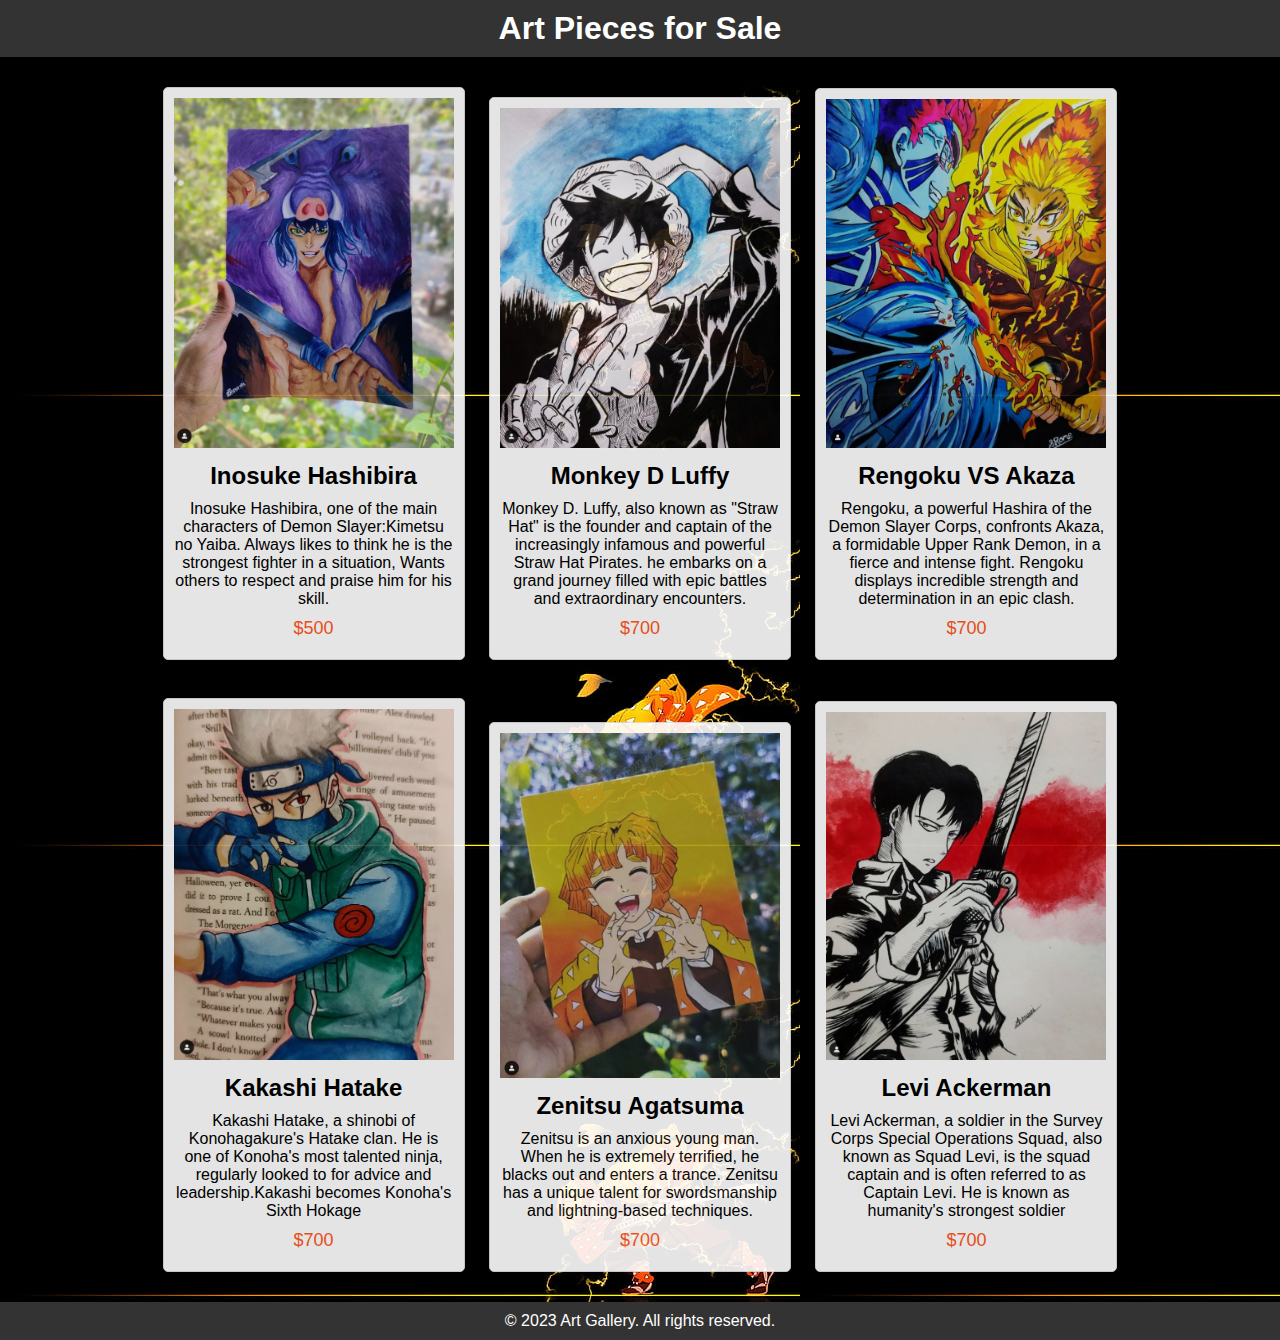
==== anime.html @ 775145fb "Add files via upload" ====
<!DOCTYPE html>
<html lang="en">
<head>
    <meta charset="UTF-8">
    <meta name="viewport" content="width=device-width, initial-scale=1.0">
    <title>Art Pieces for Sale</title>

    <script src="https://code.jquery.com/jquery-3.6.0.min.js"></script>
    <script>
        $(document).ready(function() {
            $(".art-piece").hover(
                function() {
                    $(this).css("transform", "scale(1.1)");
                },
                function() {
                    $(this).css("transform", "scale(1)");
                }
            );
        });

        $(document).ready(function() {
    // Initially hide the art pieces
    $(".art-piece").css({
        opacity: 0,
        transform: 'scale(1)',
    });

    // Apply a fade-in and scale-up animation
    $(".art-piece").animate(
        {
            opacity: 1,
            transform: 'scale(1)',
        },
        {
            duration: 1000, // Animation duration in milliseconds
            easing: 'swing', // Easing function for the animation
        }
    );
});
        </script>
        
    
    <style>
        body {
            
            font-family: Arial, sans-serif;
            background-repeat: repeat;
            background-image: url("bc.jpg");
            margin: 0;
            padding: 0;
        }

        header {
            background-color: #333;
            color: #fff;
            text-align: center;
            padding: 10px;
        }

        h1 {
            margin: 0;
        }

        .container {
            text-align: center;
           max-width: 1240;
            margin: 0 auto;
            padding: 20px;
        }

        .art-piece {
            
            font-family:'Lucida Sans', 'Lucida Sans Regular', 'Lucida Grande', 'Lucida Sans Unicode', Geneva, Verdana, sans-serif;
            background-color: white;
            border: 1px solid #ddd;
            border-radius: 5px;
            padding: 10px;
            text-align: center;
            width: 280px;
            display: inline-block;
            margin: 10px; 
            
        }

        .art-piece img {
            
            max-width: 100%;
            height: auto;
        }

        .art-title {
            font-size: 24px;
            margin: 10px 0;
        }

        .art-description {
            margin: 10px 0;
        }

        .art-price {
            font-size: 18px;
            color: #ff5722;
            margin: 10px 0;
        }

        footer {
            background-color: #333;
            color: #fff;
            text-align: center;
            padding: 10px;
        }
    </style>
</head>
<body>
    
    <header>
        <h1>Art Pieces for Sale</h1>
    </header>
    
        

    <div class="container">
        <div class="art-piece">
            <img src="inoske.png" alt="Art Piece 1">
            <h2 class="art-title">Inosuke Hashibira</h2>
            <p class="art-description">Inosuke Hashibira, one of the main characters of Demon Slayer:Kimetsu no Yaiba. Always likes to think he is the strongest fighter in a situation, Wants others to respect and praise him for his skill.</p>
            <p class="art-price">$500</p>
        </div>

        <div class="art-piece">
            <img src="luffy.png" alt="Art Piece 2">
            <h2 class="art-title">Monkey D Luffy</h2>
            <p class="art-description">Monkey D. Luffy, also known as "Straw Hat" is the founder and captain of the increasingly infamous and powerful Straw Hat Pirates. he embarks on a grand journey filled with epic battles and extraordinary encounters.</p>
            <p class="art-price">$700</p>
        </div>

        <div class="art-piece">
            <img src="RengokuVSAkaza.jpeg" alt="Art Piece 2">
            <h2 class="art-title">Rengoku VS Akaza</h2>
            <p class="art-description">Rengoku, a powerful Hashira of the Demon Slayer Corps, confronts Akaza, a formidable Upper Rank Demon, in a fierce and intense fight. Rengoku displays incredible strength and determination in an epic clash. </p>
            <p class="art-price">$700</p>
        </div>
        <br> <br>

        <div class="art-piece">
            <img src="kakashi.png" alt="Art Piece 2">
            <h2 class="art-title">Kakashi Hatake</h2>
            <p class="art-description">Kakashi Hatake, a shinobi of Konohagakure's Hatake clan. He is one of Konoha's most talented ninja, regularly looked to for advice and leadership.Kakashi becomes Konoha's Sixth Hokage</p>
            <p class="art-price">$700</p>
        </div>
        

        <div class="art-piece">
            <img src="zenitsu.png" alt="Art Piece 2">
            <h2 class="art-title">Zenitsu Agatsuma</h2>
            <p class="art-description">Zenitsu is an anxious young man. 
                When he is extremely terrified, he blacks out and enters a trance. 
                Zenitsu has a unique talent for swordsmanship and lightning-based techniques.
                <p class="art-price">$700</p>
        </div>

        <div class="art-piece">
            <img src="levi.png" alt="Art Piece 2">
            <h2 class="art-title">Levi Ackerman</h2>
            <p class="art-description">
                Levi Ackerman, a soldier in the Survey Corps Special Operations Squad, also known as Squad Levi, is the squad captain and is often referred to as Captain Levi. He is known as humanity's strongest soldier
            </p>
            <p class="art-price">$700</p>
        </div>

    </div>

    <footer>
        &copy; 2023 Art Gallery. All rights reserved.
    </footer>

    
</body>
</html>
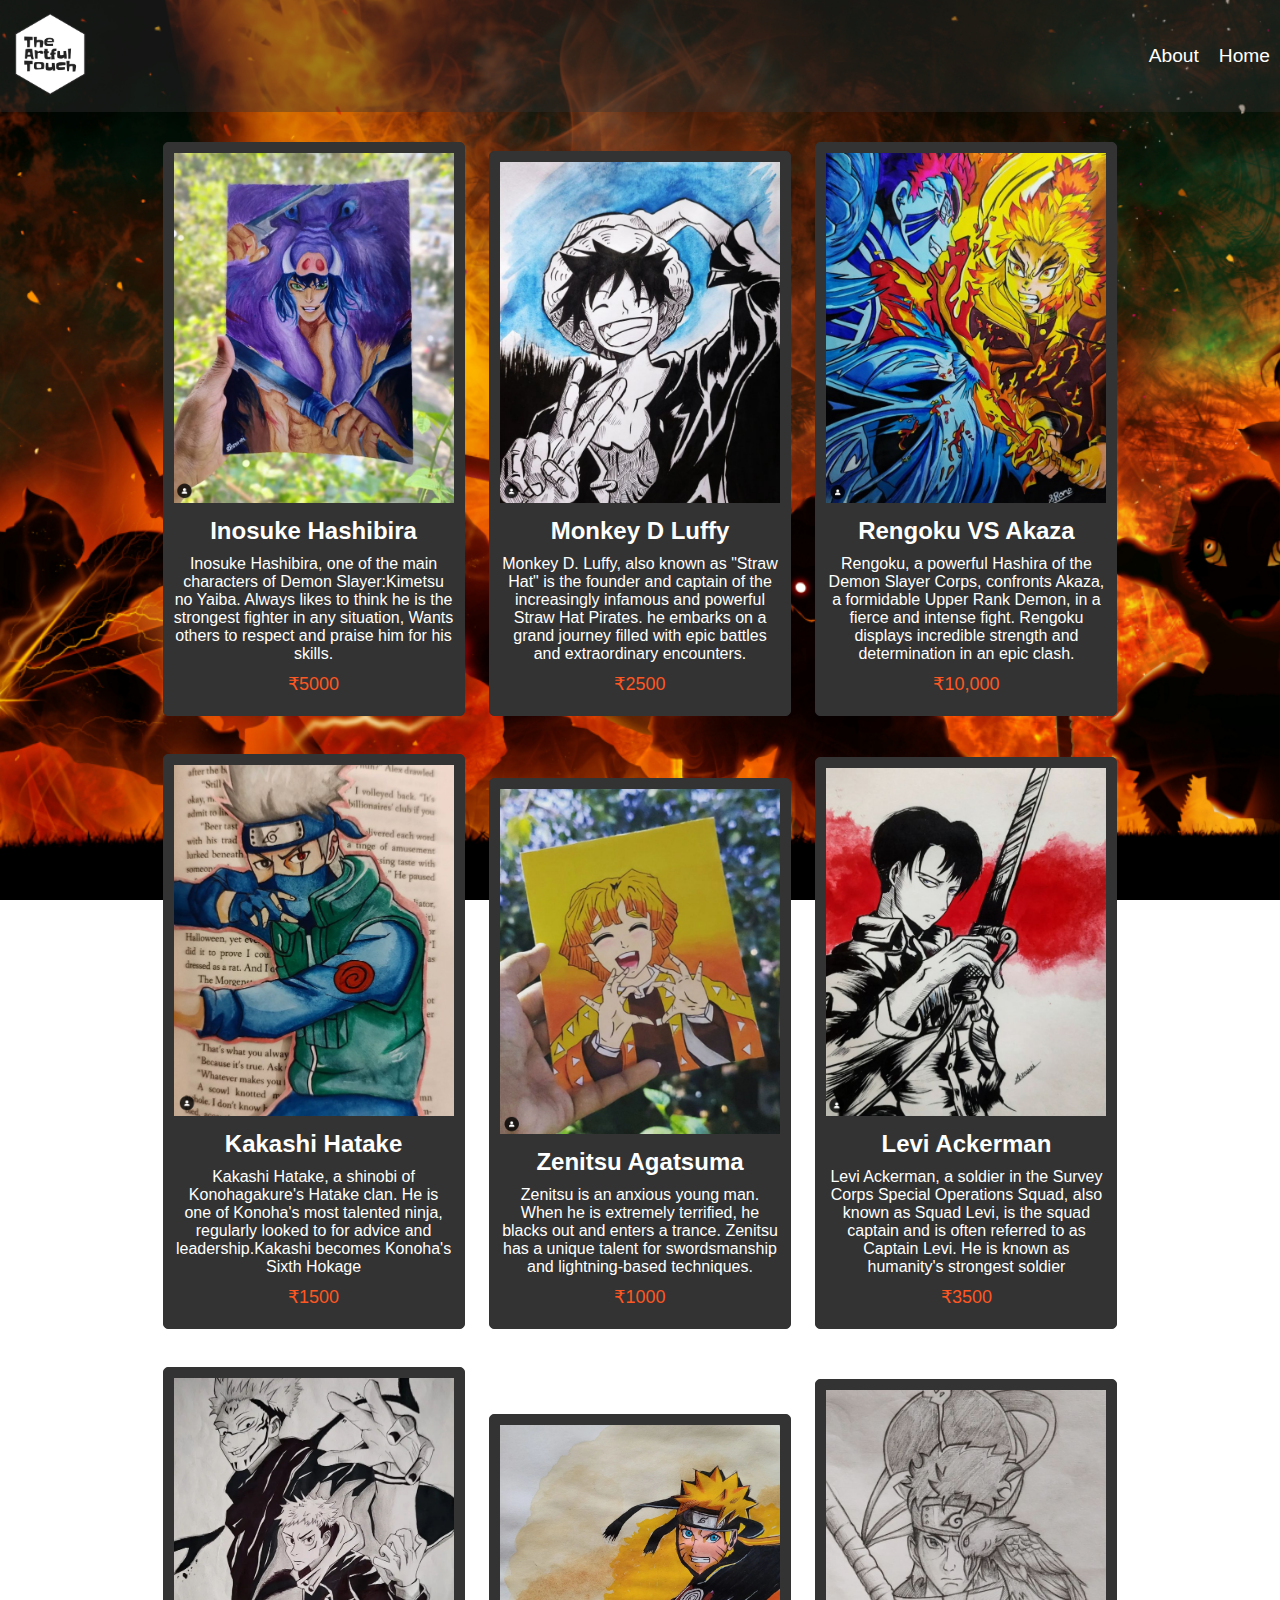
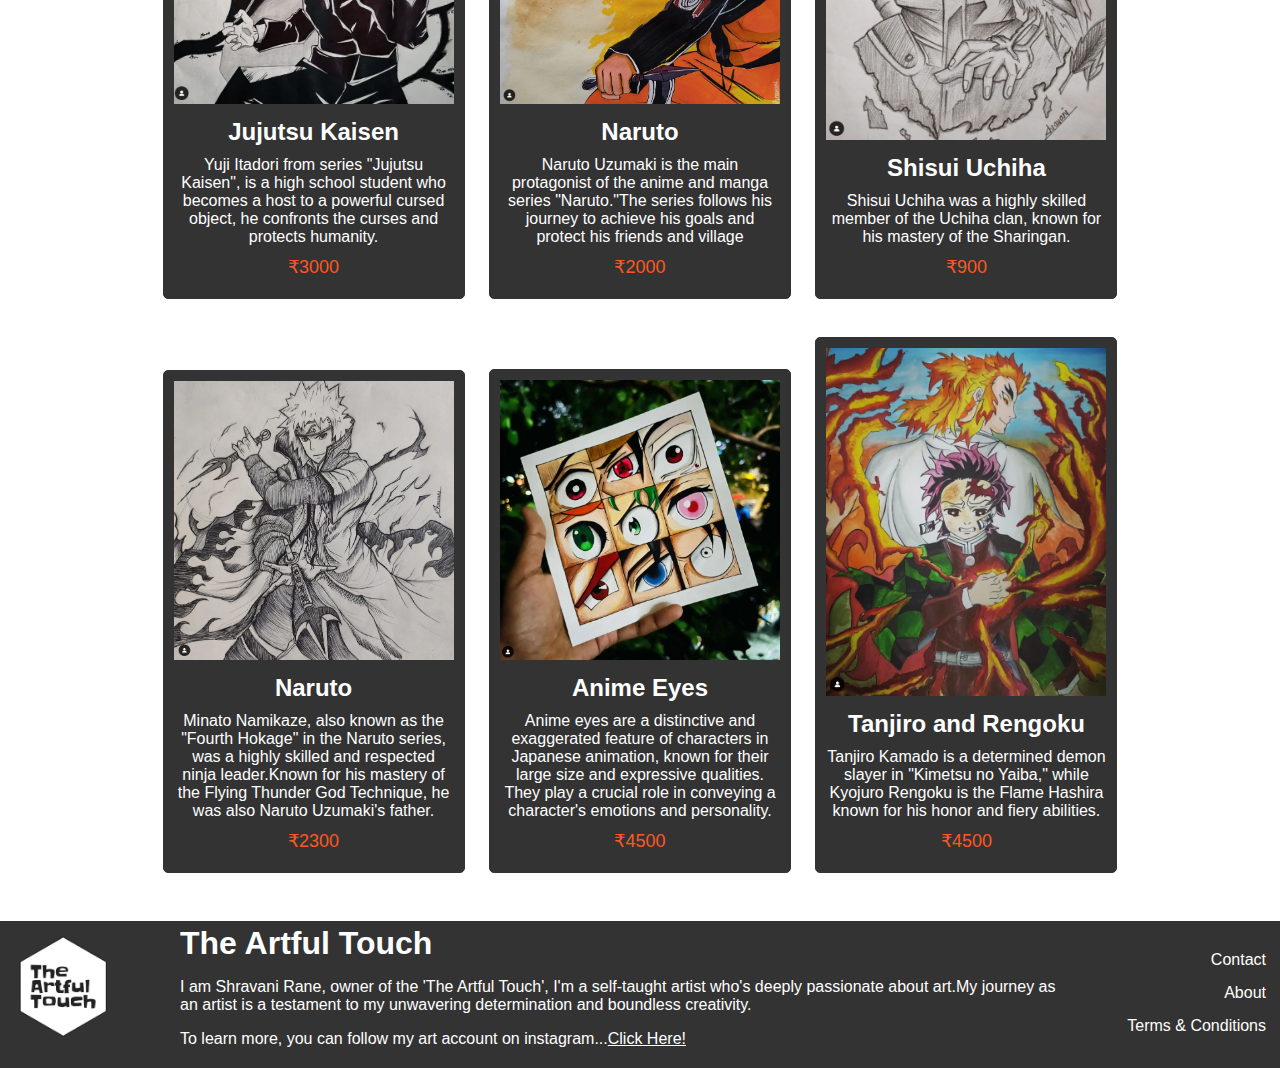
==== commit 4241f18e: "Add files via upload" ====
--- a/anime.html
+++ b/anime.html
@@ -1,60 +1,156 @@
 <!DOCTYPE html>
 <html lang="en">
+
 <head>
     <meta charset="UTF-8">
     <meta name="viewport" content="width=device-width, initial-scale=1.0">
-    <title>Art Pieces for Sale</title>
+    <link rel="icon" type="image/png" href="Screenshot 2023-10-26 122009.png">
+    <link rel="stylesheet" media="screen and (max-width 1013px)" href="anime.css">
+    <title>The Artful Touch</title>
 
     <script src="https://code.jquery.com/jquery-3.6.0.min.js"></script>
     <script>
-        $(document).ready(function() {
+        $(document).ready(function () {
             $(".art-piece").hover(
-                function() {
+                function () {
                     $(this).css("transform", "scale(1.1)");
                 },
-                function() {
+                function () {
                     $(this).css("transform", "scale(1)");
                 }
             );
         });
 
-        $(document).ready(function() {
-    // Initially hide the art pieces
-    $(".art-piece").css({
-        opacity: 0,
-        transform: 'scale(1)',
-    });
-
-    // Apply a fade-in and scale-up animation
-    $(".art-piece").animate(
-        {
-            opacity: 1,
-            transform: 'scale(1)',
-        },
-        {
-            duration: 1000, // Animation duration in milliseconds
-            easing: 'swing', // Easing function for the animation
-        }
-    );
-});
-        </script>
-        
-    
+        $(document).ready(function () {
+            // Initially hide the art pieces
+            $(".art-piece").css({
+                opacity: 0,
+                transform: 'scale(1)',
+            });
+
+            // Apply a fade-in and scale-up animation
+            $(".art-piece").animate(
+                {
+                    opacity: 1,
+                    transform: 'scale(1)',
+                },
+                {
+                    duration: 1000, // Animation duration in milliseconds
+                    easing: 'swing', // Easing function for the animation
+                }
+            );
+        });
+    </script>
+    <script>
+        function purchase() {
+            window.location.href = 'cart.html';
+
+        }
+    </script>
+
+
     <style>
         body {
-            
+
             font-family: Arial, sans-serif;
-            background-repeat: repeat;
-            background-image: url("bc.jpg");
+            background-image: url("demonslayer.jpg");
+
+            background-size: cover;
+            background-repeat: no-repeat;
+
+            background-attachment: fixed;
             margin: 0;
             padding: 0;
         }
 
-        header {
+
+        /* header {
             background-color: #333;
             color: #fff;
             text-align: center;
             padding: 10px;
+        } */
+        /* .navleft a:hover {
+            background-color: rgb(184, 97, 11);
+            color: #fff;
+        }
+
+
+
+
+        header {
+            display: flex;
+            align-items: center;
+            justify-content: space-between;
+            background-color: #333;
+            color: #fff;
+            padding: 3px 0;
+        }
+
+        header .navright a img {
+            width: 60px;
+            margin-left: 8px;
+        }
+
+        header .navleft {
+            display: flex;
+
+        }
+
+
+        header .navleft .links a {
+            font-family: 'Lucida Sans', 'Lucida Sans Regular', 'Lucida Grande', 'Lucida Sans Unicode', Geneva, Verdana, sans-serif;
+            padding: 10px;
+            margin: 10px;
+            text-decoration: none;
+            color: #fff;
+        } */
+
+        .navbar {
+            display: flex;
+            align-items: center;
+            position: relative;
+        }
+
+        .navbar::before {
+            content: '';
+            background-color: #333;
+            position: absolute;
+            height: 100%;
+            width: 100%;
+            z-index: -1;
+            opacity: 0.4;
+        }
+
+        .navleft {
+            margin-left: auto;
+        }
+
+        .navleft ul {
+            display: flex;
+        }
+
+        .navleft ul li {
+            font-size: 1.2rem;
+            list-style: none;
+        }
+
+        .navleft ul li a {
+            display: block;
+            padding: 2px 10px;
+            text-decoration: none;
+            color: white;
+            font-family: 'Lucida Sans', 'Lucida Sans Regular', 'Lucida Grande', 'Lucida Sans Unicode', Geneva, Verdana, sans-serif;
+
+        }
+
+        .navleft ul li a:hover {
+            color: orangered;
+        }
+
+        .navbar img {
+            width: 80px;
+            padding: 10px;
         }
 
         h1 {
@@ -63,27 +159,28 @@
 
         .container {
             text-align: center;
-           max-width: 1240;
+            max-width: 1240;
             margin: 0 auto;
             padding: 20px;
         }
 
         .art-piece {
-            
-            font-family:'Lucida Sans', 'Lucida Sans Regular', 'Lucida Grande', 'Lucida Sans Unicode', Geneva, Verdana, sans-serif;
-            background-color: white;
-            border: 1px solid #ddd;
+
+            font-family: 'Lucida Sans', 'Lucida Sans Regular', 'Lucida Grande', 'Lucida Sans Unicode', Geneva, Verdana, sans-serif;
+            background-color: #333;
+            color: #fff;
+            border: 1px solid #333;
             border-radius: 5px;
             padding: 10px;
             text-align: center;
             width: 280px;
             display: inline-block;
-            margin: 10px; 
-            
+            margin: 10px;
+
         }
 
         .art-piece img {
-            
+
             max-width: 100%;
             height: auto;
         }
@@ -103,77 +200,233 @@
             margin: 10px 0;
         }
 
-        footer {
+        .siteFooter {
+
             background-color: #333;
             color: #fff;
-            text-align: center;
+            padding: 4px;
+            display: flex;
+            justify-content: space-between;
+
+
+        }
+
+        .mid {
+            padding: 7px;
+            margin-left: 2px;
+        }
+
+        .footer-nav {
+
             padding: 10px;
+            text-align: right;
+        }
+
+        .extra-info {
+
+            flex: 1;
+            padding-left: 60px;
+            text-align: left;
+            font-family: 'Segoe UI', Tahoma, Geneva, Verdana, sans-serif;
+        }
+
+
+        .extra-info a {
+            color: #fff;
+        }
+
+        .footer-nav ul {
+            list-style: none;
+
+        }
+
+        .footer-nav li {
+
+            margin: 15px 0;
+        }
+
+        .footer-nav a {
+
+            text-decoration: none;
+            color: #fff;
+        }
+
+        .link a:hover {
+            color: #ff5722;
         }
     </style>
 </head>
+
 <body>
-    
-    <header>
-        <h1>Art Pieces for Sale</h1>
+
+    <header class="navbar">
+        <div class="navright">
+            <a href="index.html"><img src="Screenshot 2023-10-26 122009-fotor-bg-remover-20231113204031.png"></a>
+        </div>
+        <div class="navleft">
+            <ul>
+                <li> <a href="aboutBusiness.html" class="about">About</a></li>
+                <li><a href="index.html" class="home">Home</a></li>
+            </ul>
+        </div>
     </header>
-    
-        
+
+
 
     <div class="container">
         <div class="art-piece">
-            <img src="inoske.png" alt="Art Piece 1">
+            <img src="inoske.png" alt="Art Piece 1" onclick="purchase()">
             <h2 class="art-title">Inosuke Hashibira</h2>
-            <p class="art-description">Inosuke Hashibira, one of the main characters of Demon Slayer:Kimetsu no Yaiba. Always likes to think he is the strongest fighter in a situation, Wants others to respect and praise him for his skill.</p>
-            <p class="art-price">$500</p>
-        </div>
-
-        <div class="art-piece">
-            <img src="luffy.png" alt="Art Piece 2">
+            <p class="art-description">Inosuke Hashibira, one of the main characters of Demon Slayer:Kimetsu no Yaiba.
+                Always likes to think he is the strongest fighter in any situation, Wants others to respect and praise
+                him for his skills.</p>
+            <p class="art-price">₹5000</p>
+        </div>
+
+        <div class="art-piece">
+            <img src="luffy.png" alt="Art Piece 2" onclick="purchase()">
             <h2 class="art-title">Monkey D Luffy</h2>
-            <p class="art-description">Monkey D. Luffy, also known as "Straw Hat" is the founder and captain of the increasingly infamous and powerful Straw Hat Pirates. he embarks on a grand journey filled with epic battles and extraordinary encounters.</p>
+            <p class="art-description">Monkey D. Luffy, also known as "Straw Hat" is the founder and captain of the
+                increasingly infamous and powerful Straw Hat Pirates. he embarks on a grand journey filled with epic
+                battles and extraordinary encounters.</p>
+            <p class="art-price">₹2500</p>
+        </div>
+
+        <div class="art-piece">
+            <img src="RengokuVSAkaza.jpeg" alt="Art Piece 3" onclick="purchase()">
+            <h2 class="art-title">Rengoku VS Akaza</h2>
+            <p class="art-description">Rengoku, a powerful Hashira of the Demon Slayer Corps, confronts Akaza, a
+                formidable Upper Rank Demon, in a fierce and intense fight. Rengoku displays incredible strength and
+                determination in an epic clash. </p>
+            <p class="art-price">₹10,000</p>
+        </div>
+        <br> <br>
+
+        <div class="art-piece">
+            <img src="kakashi.png" alt="Art Piece 3" onclick="purchase()">
+            <h2 class="art-title">Kakashi Hatake</h2>
+            <p class="art-description">Kakashi Hatake, a shinobi of Konohagakure's Hatake clan. He is one of Konoha's
+                most talented ninja, regularly looked to for advice and leadership.Kakashi becomes Konoha's Sixth Hokage
+            </p>
+            <p class="art-price">₹1500</p>
+        </div>
+
+
+        <div class="art-piece">
+            <img src="zenitsu.png" alt="Art Piece 4" onclick="purchase()">
+            <h2 class="art-title">Zenitsu Agatsuma</h2>
+            <p class="art-description">Zenitsu is an anxious young man.
+                When he is extremely terrified, he blacks out and enters a trance.
+                Zenitsu has a unique talent for swordsmanship and lightning-based techniques.
+            <p class="art-price">₹1000</p>
+        </div>
+
+        <div class="art-piece">
+            <img src="levi.png" alt="Art Piece 5" onclick="purchase()">
+            <h2 class="art-title">Levi Ackerman</h2>
+            <p class="art-description">
+                Levi Ackerman, a soldier in the Survey Corps Special Operations Squad, also known as Squad Levi, is the
+                squad captain and is often referred to as Captain Levi. He is known as humanity's strongest soldier
+            </p>
+            <p class="art-price">₹3500</p>
+        </div>
+        <br><br>
+
+        <div class="art-piece">
+            <img src="jujutsuKaisen.png" alt="Art Piece 6" onclick="purchase()">
+            <h2 class="art-title">Jujutsu Kaisen</h2>
+            <p class="art-description">
+                Yuji Itadori from series "Jujutsu Kaisen", is a high school student who becomes a host to a powerful
+                cursed object, he confronts the curses and protects humanity.
+            <p class="art-price">₹3000</p>
+        </div>
+
+        <div class="art-piece">
+            <img src="Naruto.png" alt="Art Piece 7" onclick="purchase()">
+            <h2 class="art-title">Naruto</h2>
+            <p class="art-description">
+                Naruto Uzumaki is the main protagonist of the anime and manga series "Naruto."The series follows his
+                journey to achieve his goals and protect his friends and village
+            <p class="art-price">₹2000</p>
+        </div>
+
+        <div class="art-piece">
+            <img src="Shisui Uchiha.png" alt="Art Piece 8" onclick="purchase()">
+            <h2 class="art-title">Shisui Uchiha</h2>
+            <p class="art-description">
+                Shisui Uchiha was a highly skilled member of the Uchiha clan, known for his mastery of the Sharingan.
+            <p class="art-price">₹900</p>
+        </div>
+
+        <br><br>
+
+        <div class="art-piece">
+            <img src="minato.png" alt="Art Piece 9" onclick="purchase()">
+            <h2 class="art-title">Naruto</h2>
+            <p class="art-description">
+                Minato Namikaze, also known as the "Fourth Hokage" in the Naruto series, was a highly skilled and
+                respected ninja leader.Known for his mastery of the Flying Thunder God Technique, he was also Naruto
+                Uzumaki's father.
+            <p class="art-price">₹2300</p>
+        </div>
+
+        <div class="art-piece">
+            <img src="anime eyes.png" alt="Art Piece 10" onclick="purchase()">
+            <h2 class="art-title">Anime Eyes</h2>
+            <p class="art-description">
+                Anime eyes are a distinctive and exaggerated feature of characters in Japanese animation, known for
+                their large size and expressive qualities. They play a crucial role in conveying a character's emotions
+                and personality.
+            <p class="art-price">₹4500</p>
+        </div>
+
+        <div class="art-piece">
+            <img src="tanjiro vs rengoku.png" alt="Art Piece 11" onclick="purchase()">
+            <h2 class="art-title">Tanjiro and Rengoku</h2>
+            <p class="art-description">
+                Tanjiro Kamado is a determined demon slayer in "Kimetsu no Yaiba," while Kyojuro Rengoku is the Flame
+                Hashira known for his honor and fiery abilities.
+            <p class="art-price">₹4500</p>
+        </div>
+        <br><br>
+        <!-- <div class="art-piece">
+            <img src="DS team.png" alt="Art Piece 2">
+            <h2 class="art-title">Demon Slayer</h2>
+            <p class="art-description">
+                Tanjiro is the main protagonist of "Demon Slayer," a kind-hearted demon slayer seeking to avenge his family.He desires to convert his sister into a human again. He is accompained by Insokue Hashibira and Zenitsu Agatsuma </p>
             <p class="art-price">$700</p>
-        </div>
-
-        <div class="art-piece">
-            <img src="RengokuVSAkaza.jpeg" alt="Art Piece 2">
-            <h2 class="art-title">Rengoku VS Akaza</h2>
-            <p class="art-description">Rengoku, a powerful Hashira of the Demon Slayer Corps, confronts Akaza, a formidable Upper Rank Demon, in a fierce and intense fight. Rengoku displays incredible strength and determination in an epic clash. </p>
-            <p class="art-price">$700</p>
-        </div>
-        <br> <br>
-
-        <div class="art-piece">
-            <img src="kakashi.png" alt="Art Piece 2">
-            <h2 class="art-title">Kakashi Hatake</h2>
-            <p class="art-description">Kakashi Hatake, a shinobi of Konohagakure's Hatake clan. He is one of Konoha's most talented ninja, regularly looked to for advice and leadership.Kakashi becomes Konoha's Sixth Hokage</p>
-            <p class="art-price">$700</p>
-        </div>
-        
-
-        <div class="art-piece">
-            <img src="zenitsu.png" alt="Art Piece 2">
-            <h2 class="art-title">Zenitsu Agatsuma</h2>
-            <p class="art-description">Zenitsu is an anxious young man. 
-                When he is extremely terrified, he blacks out and enters a trance. 
-                Zenitsu has a unique talent for swordsmanship and lightning-based techniques.
-                <p class="art-price">$700</p>
-        </div>
-
-        <div class="art-piece">
-            <img src="levi.png" alt="Art Piece 2">
-            <h2 class="art-title">Levi Ackerman</h2>
-            <p class="art-description">
-                Levi Ackerman, a soldier in the Survey Corps Special Operations Squad, also known as Squad Levi, is the squad captain and is often referred to as Captain Levi. He is known as humanity's strongest soldier
-            </p>
-            <p class="art-price">$700</p>
-        </div>
+        </div> -->
+
 
     </div>
 
-    <footer>
-        &copy; 2023 Art Gallery. All rights reserved.
+    <footer class="siteFooter">
+
+        <div class="mid">
+            <img src="Screenshot 2023-10-26 122009-fotor-bg-remover-20231113204031.png" style="width: 100px;">
+        </div>
+
+        <div class="extra-info">
+            <h1>The Artful Touch</h1>
+
+            <p>I am Shravani Rane, owner of the 'The Artful Touch', I'm a self-taught artist who's deeply passionate
+                about art.My journey as an artist is a testament to my unwavering determination and boundless
+                creativity. </p>
+            <p>To learn more, you can follow my art account on instagram...<a
+                    href="https://www.instagram.com/that.introvert_artist/">Click Here!</a></p>
+        </div>
+
+        <div class="footer-nav">
+            <ul>
+                <li class="link"><a rel="nofollow" href="https://www.instagram.com/that.introvert_artist/"
+                        target="_blank">Contact</a></li>
+                <li class="link"><a rel="nofollow" href="aboutBusiness.html">About</a></li>
+                <li class="link"><a rel="nofollow" href="aboutBusiness.html">Terms & Conditions</a></li>
+            </ul>
+        </div>
     </footer>
 
-    
+
 </body>
-</html>
+
+</html>--- a/anime.css
+++ b/anime.css
@@ -0,0 +1,49 @@
+.art-piece{
+    padding:9px;
+    /* width: 370px;*/
+} 
+
+@media screen and (max-width:1006px){
+    .art-piece{
+        padding: 8px;
+    }
+}
+@media screen and (max-width:1006px){
+    .art-piece{
+        padding: 8px;
+    }
+}
+@media screen and (max-width:1001px){
+    .art-piece{
+        padding: 7px;
+    }
+}
+@media screen and (max-width:966px){
+    .art-piece {
+        font-family: 'Lucida Sans', 'Lucida Sans Regular', 'Lucida Grande', 'Lucida Sans Unicode', Geneva, Verdana, sans-serif;
+        background-color: #333;
+        color: #fff;
+        border: 1px solid #333;
+        border-radius: 5px;
+        padding: 20px;
+        text-align: center;
+        width: 370px;
+        display: inline-block;
+        margin: 34px;
+    }
+}
+@media screen and (max-width:360px){
+    header{
+        padding: 7px 3px;
+    width: 120%;
+    }
+    .siteFooter{
+        width:120%;
+    }
+    .mid img{
+        width: 80px;
+    }
+    .extra-info {
+        padding-left: 37px;
+    }
+}
